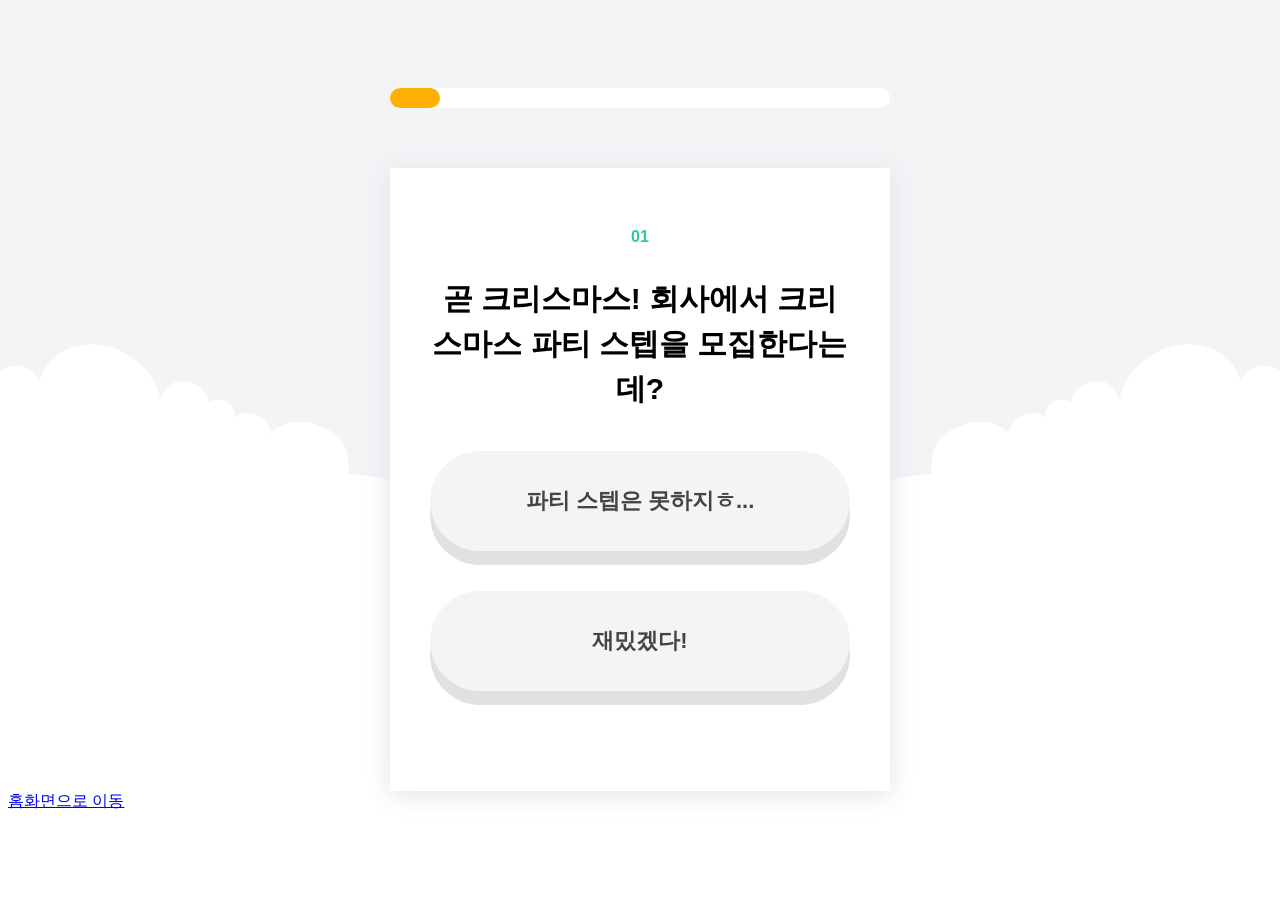
==== question.html @ 3c410bef "feat: 메인과 질문화면 작업" ====
<!DOCTYPE html>
<html lang="ko">
<head>
  <meta charset="UTF-8">
  <meta name="viewport" content="width=device-width, initial-scale=1.0">
  <link rel="stylesheet" href="./css/common.css">
  <link rel="stylesheet" href="./css/question.css">
  <title>Document</title>
</head>
<body>
  <div class="progress">
    <div class="value"></div>
  </div>
  <div class="question-box">
    <div class="number">01</div>
    <div class="question">곧 크리스마스! 회사에서 크리스마스 파티 스텝을 모집한다는데?</div>
    <div class="btn btn-gray choice choice1">파티 스텝은 못하지ㅎ...</div>
    <div class="btn btn-gray choice choice1">재밌겠다!</div>
  </div>
  <a href="./index.html">홈화면으로 이동</a>
</body>
</html>
---- css/common.css ----
body {
  font-family: 'Noto Sans KR', sans-serif;
  background-image: url('../images/main_bg.jpg');
  background-position: top center;
  background-repeat: no-repeat;
  padding-top: 80px;
  padding-bottom: 80px;
}

img{
  display: block;
}

/* 메인 캐릭터 */
.character{
  width: 100%;
  max-width: 364px;
  margin-left: auto;
  margin-right: auto;
  margin-bottom: 40px;
}
.page-title {
  font-size: 50px;
  font-weight: 800;
  line-height: 1.3;
  color: #13b491;
  text-align: center;
  margin-bottom: 20px;
}
.page-subtitle{
  width: 240px;
  height: 50px;
  border: 5px solid #ffa32d;
  font-size: 24px;
  font-weight: 700;
  color: #ffa32d;
  display: flex;
  justify-content: center;
  align-items: center;
  margin-left: auto;
  margin-right: auto;
  margin-bottom: 20px;
}
.btn {
  max-width: 500px;
  height: 100px;
  font-size: 50px;
  font-weight: 700;
  border-radius: 30px;
  text-decoration: none;
  cursor: pointer;
  display: flex;
  align-items: center;
  justify-content: center;
  margin-left: auto;
  margin-right: auto;
  transition: 0.1s;
}
.btn-orange{
  background-color: #ffa32d;
  color: #fff;
  box-shadow: 0 14px 0 #e66000;
}

/* 버튼에 눌림 효과 주기 */
.btn-orange:active {
  box-shadow: 0 4px 0 #e66000;
}

.btn-green{
  background-color: #32bfa1;
  color: #fff;
  box-shadow: 0 14px 0 #299a82;
}

/* 버튼에 눌림 효과 주기 */
.btn-green:active {
  box-shadow: 0 4px 0 #299a82;
}

.btn-samll{
  max-width: 350px;
  height: 70px;
  font-size: 26px;
  margin-bottom: 30px;
}

.btn-gray{
  background-color: #f2f4f6;
  color: #444;
  box-shadow: 0 14px 0 #dfe1e2;
}

/* 버튼에 눌림 효과 주기 */
.btn-gray:active {
  box-shadow: 0 4px 0 #dfe1e2;
}
---- css/question.css ----
body {
  background-image: url('../images/questions_bg.jpg');
  background-position: top center;
  background-repeat: no-repeat;
}

.progress{
  max-width: 500px;
  height: 20px;
  background-color: #fff;
  border-radius: 10px;
  margin-left: auto;
  margin-right: auto;
  margin-bottom: 60px;
}
.progress .value {
  /* 질문 수만큼 부모 크기의 상대 길이를 갖도록 */
  width: 10%;
  height: 20px;
  background-color: #ffb103;
  border-radius: 10px;
  transition: 0.2s;
}

.question-box {
  max-width: 420px;
  background-color: #fff;
  padding-top: 60px;
  padding-bottom: 60px;
  padding-left: 40px;
  padding-right: 40px;
  margin-left: auto;
  margin-right: auto;
  box-shadow: 0 4px 25px #dde2e8;
}

.question-box .number {
  font-size: 60ox;
  font-weight: 900;
  color: #2ec7a6;
  margin-bottom: 30px;
  text-align: center;
}

.question-box .question {
  font-size: 30px;
  font-weight: 700;
  line-height: 1.5;
  text-align: center;
  margin-bottom: 40px;
}

.question-box .choice {
  font-size: 22px;
  border-radius: 120px;
  margin-bottom: 40px;
}
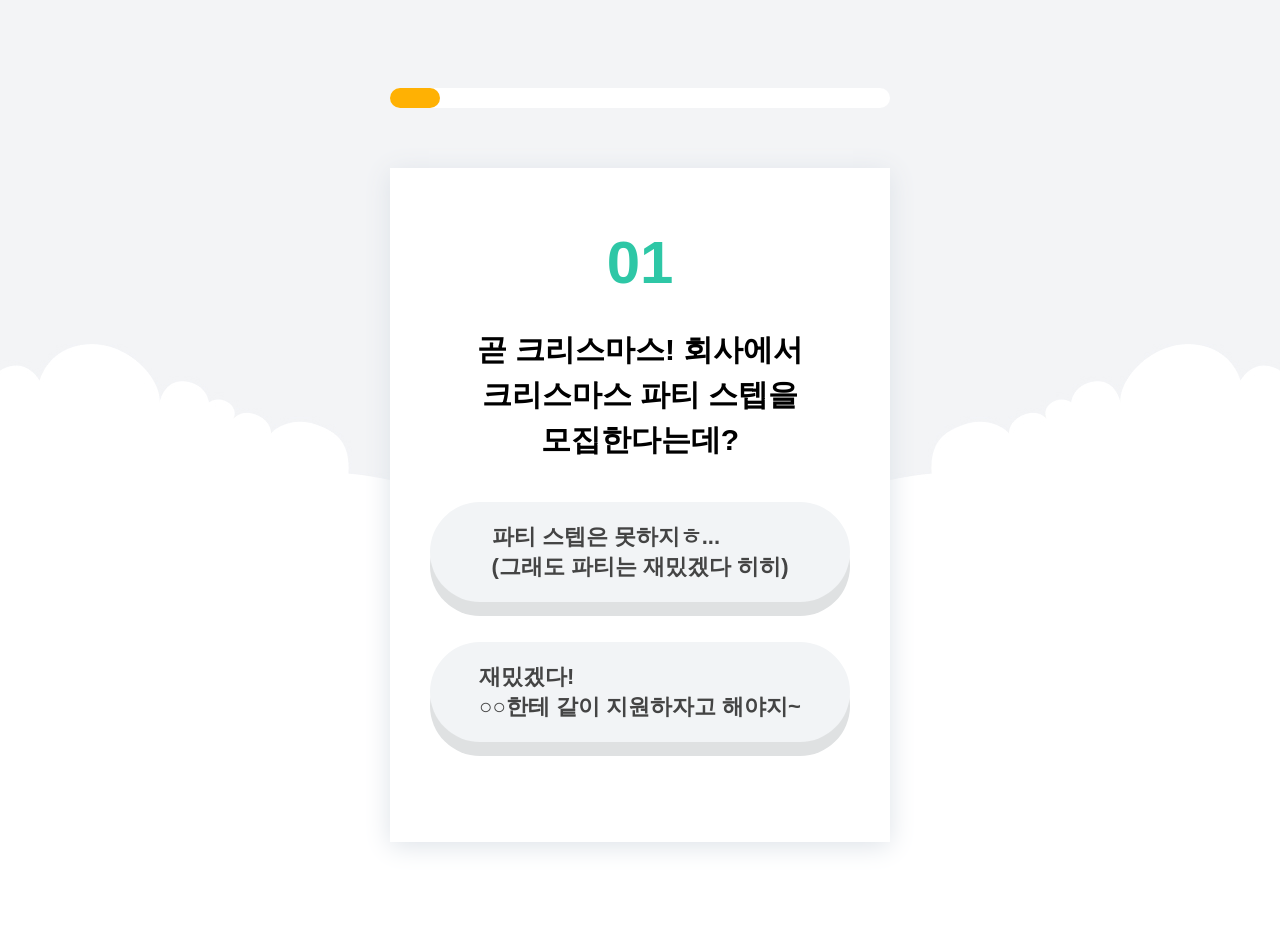
==== commit 41217f92: "feat: 완료" ====
--- a/question.html
+++ b/question.html
@@ -5,6 +5,7 @@
   <meta name="viewport" content="width=device-width, initial-scale=1.0">
   <link rel="stylesheet" href="./css/common.css">
   <link rel="stylesheet" href="./css/question.css">
+  <script type="module" defer src="./js/question.js"></script>
   <title>Document</title>
 </head>
 <body>
@@ -12,11 +13,10 @@
     <div class="value"></div>
   </div>
   <div class="question-box">
-    <div class="number">01</div>
+    <div class="number">여기에 번호 들어감</div>
     <div class="question">곧 크리스마스! 회사에서 크리스마스 파티 스텝을 모집한다는데?</div>
     <div class="btn btn-gray choice choice1">파티 스텝은 못하지ㅎ...</div>
-    <div class="btn btn-gray choice choice1">재밌겠다!</div>
+    <div class="btn btn-gray choice choice2">재밌겠다!</div>
   </div>
-  <a href="./index.html">홈화면으로 이동</a>
 </body>
 </html>
--- a/css/common.css
+++ b/css/common.css
@@ -5,6 +5,8 @@
   background-repeat: no-repeat;
   padding-top: 80px;
   padding-bottom: 80px;
+  /* 한글 단어 줄바꿈 */
+  word-break: keep-all;
 }
 
 img{
--- a/css/question.css
+++ b/css/question.css
@@ -35,7 +35,7 @@
 }
 
 .question-box .number {
-  font-size: 60ox;
+  font-size: 60px;
   font-weight: 900;
   color: #2ec7a6;
   margin-bottom: 30px;
